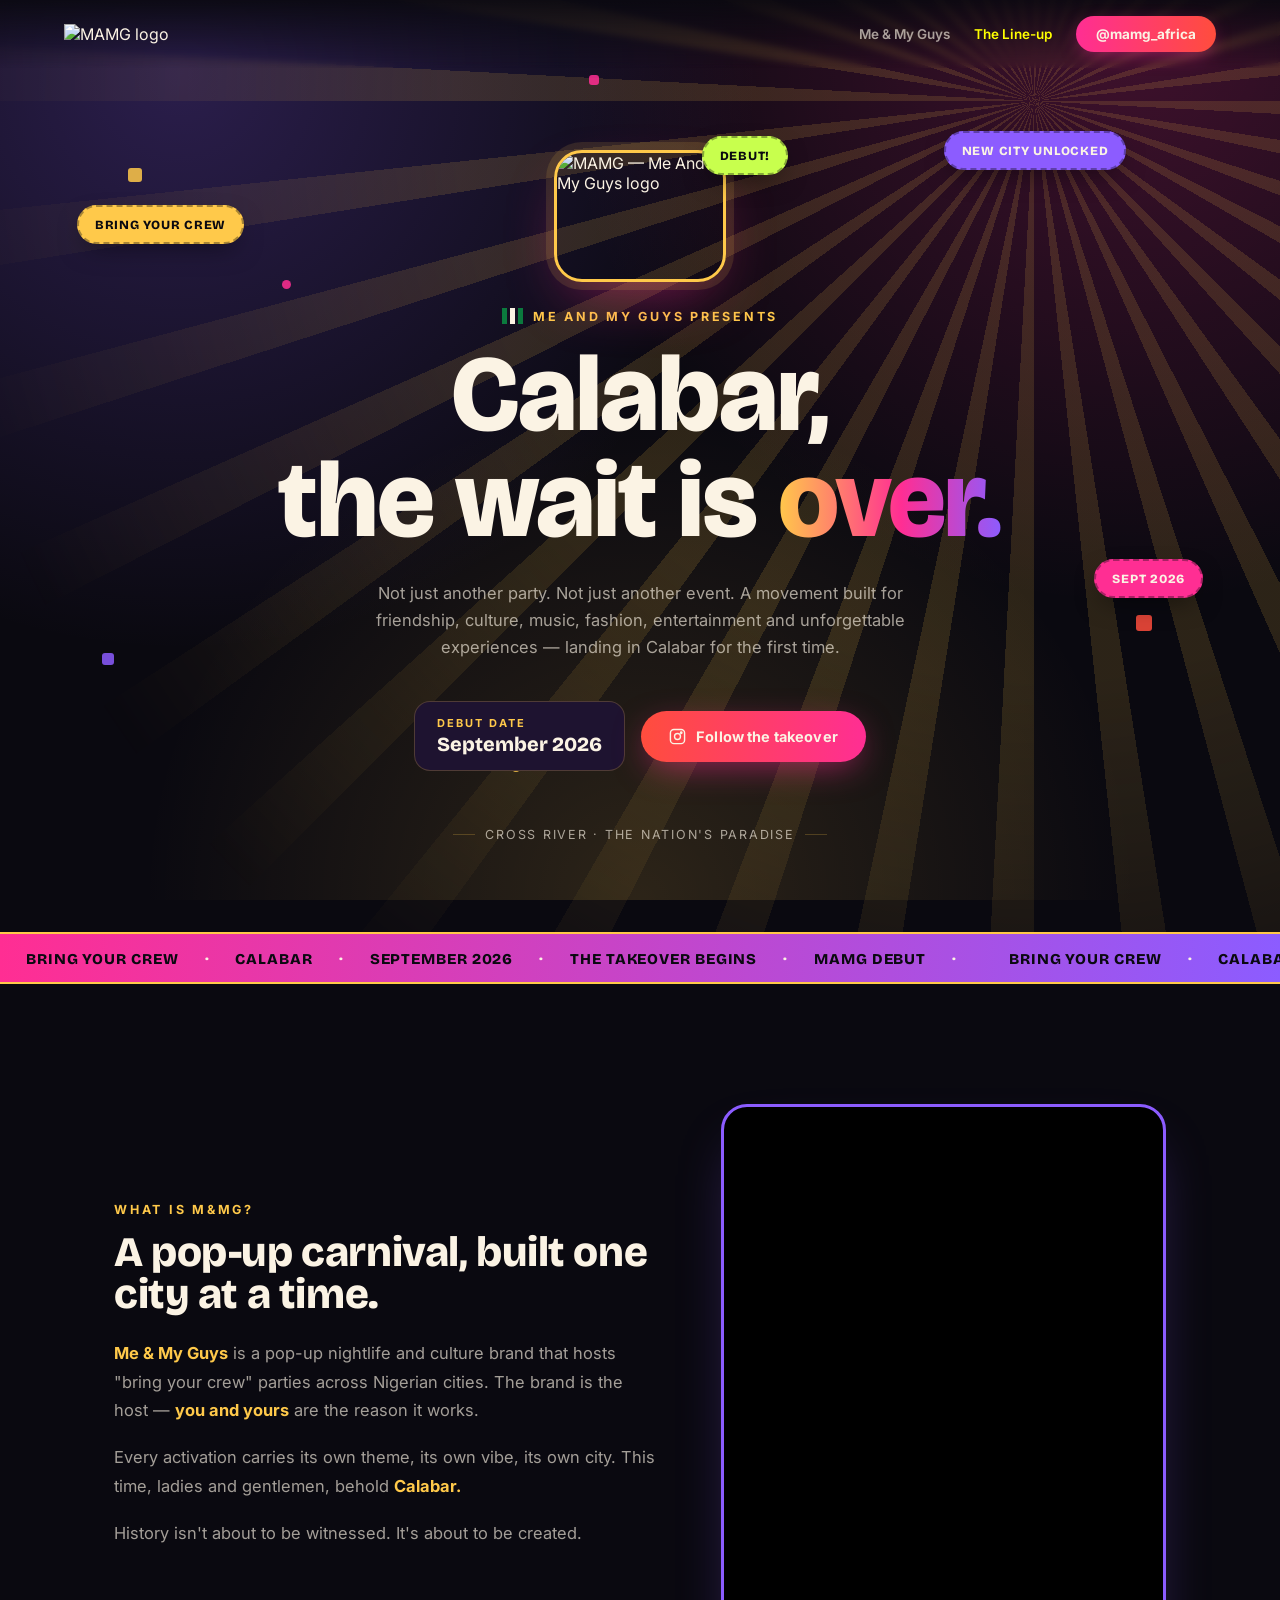
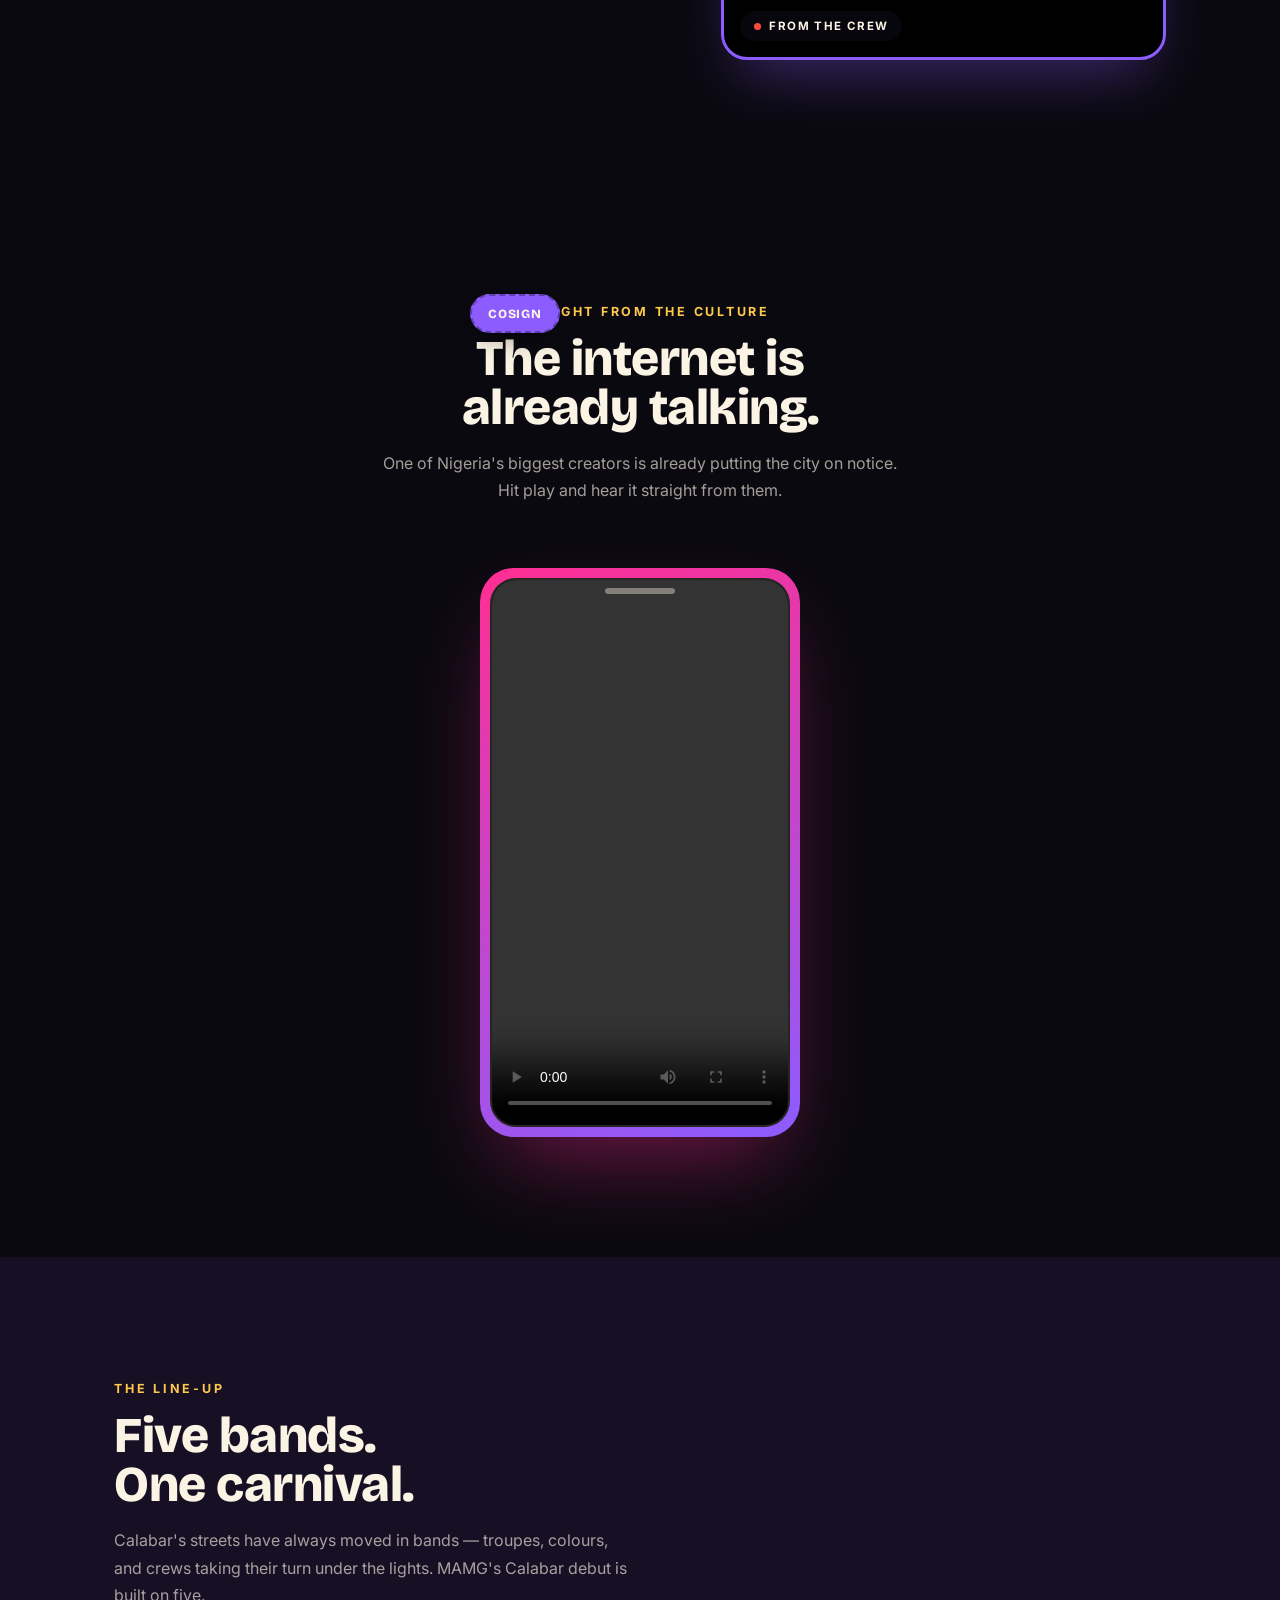
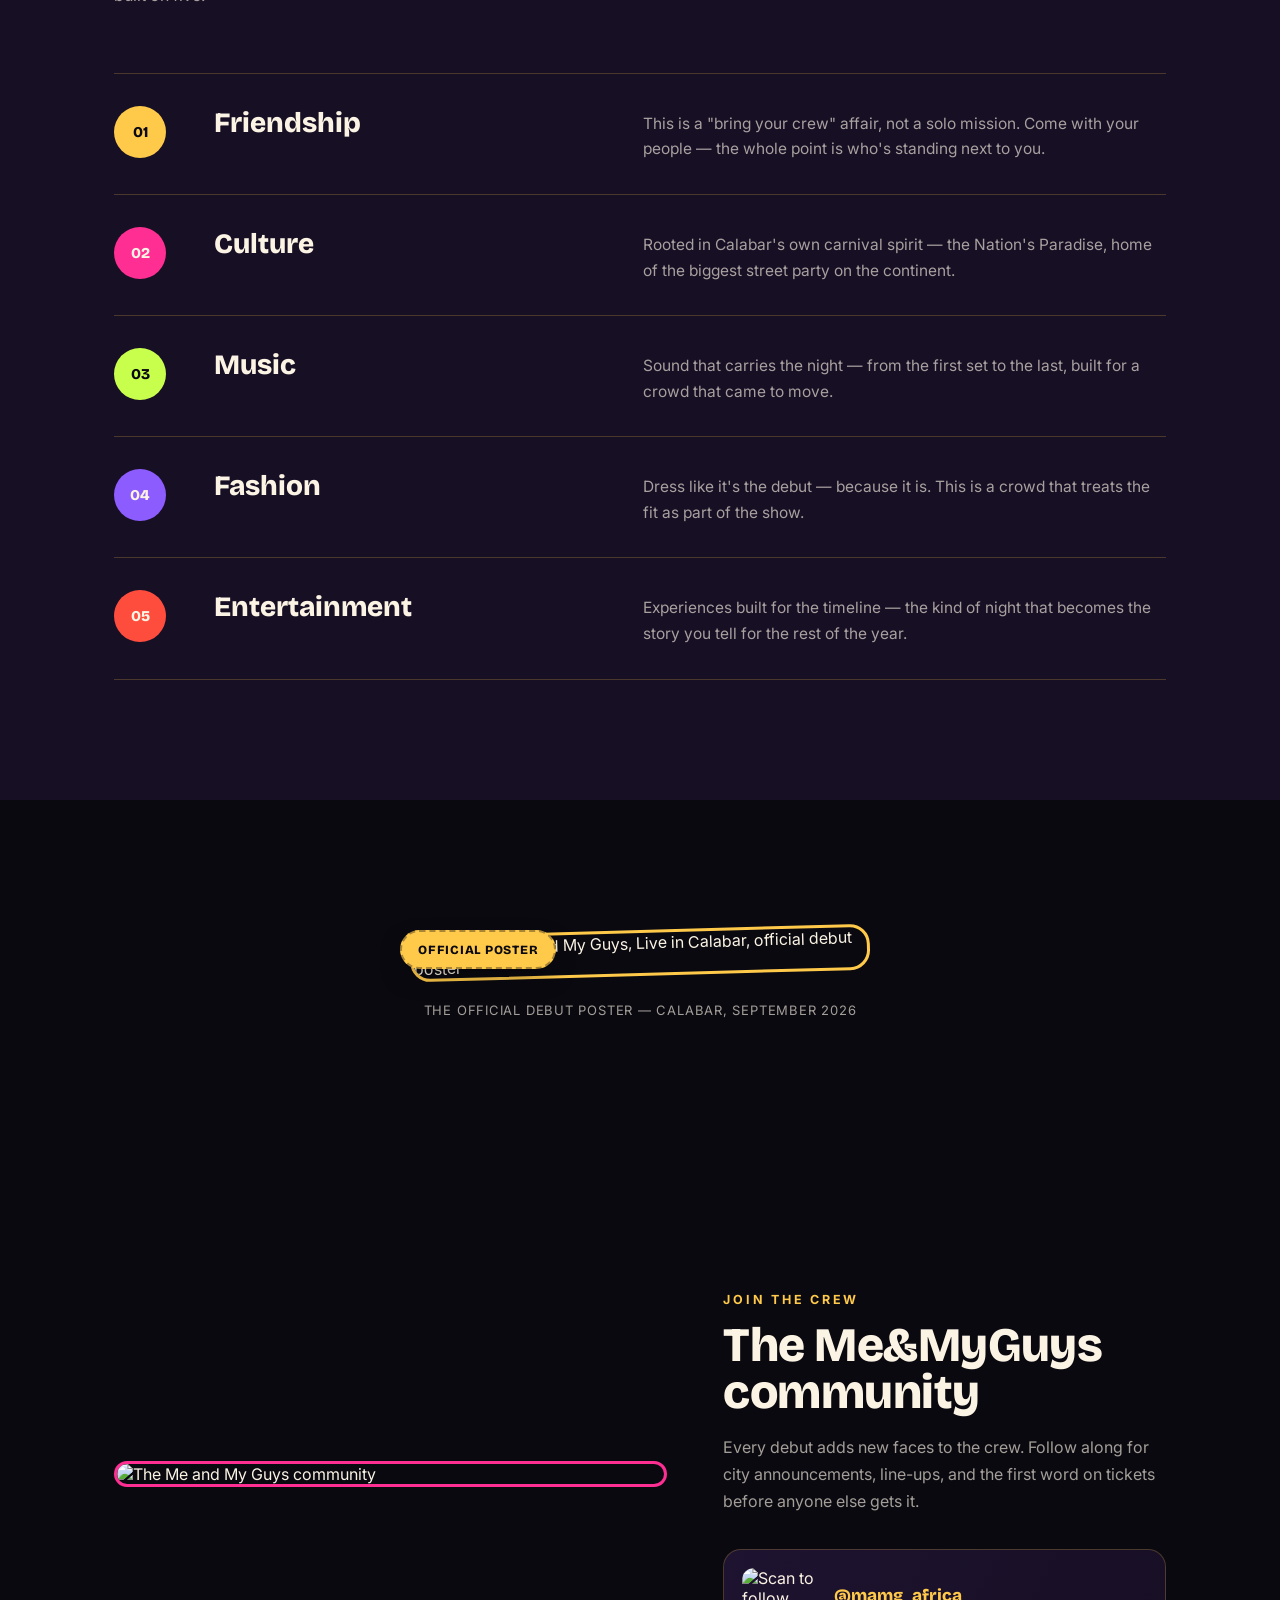
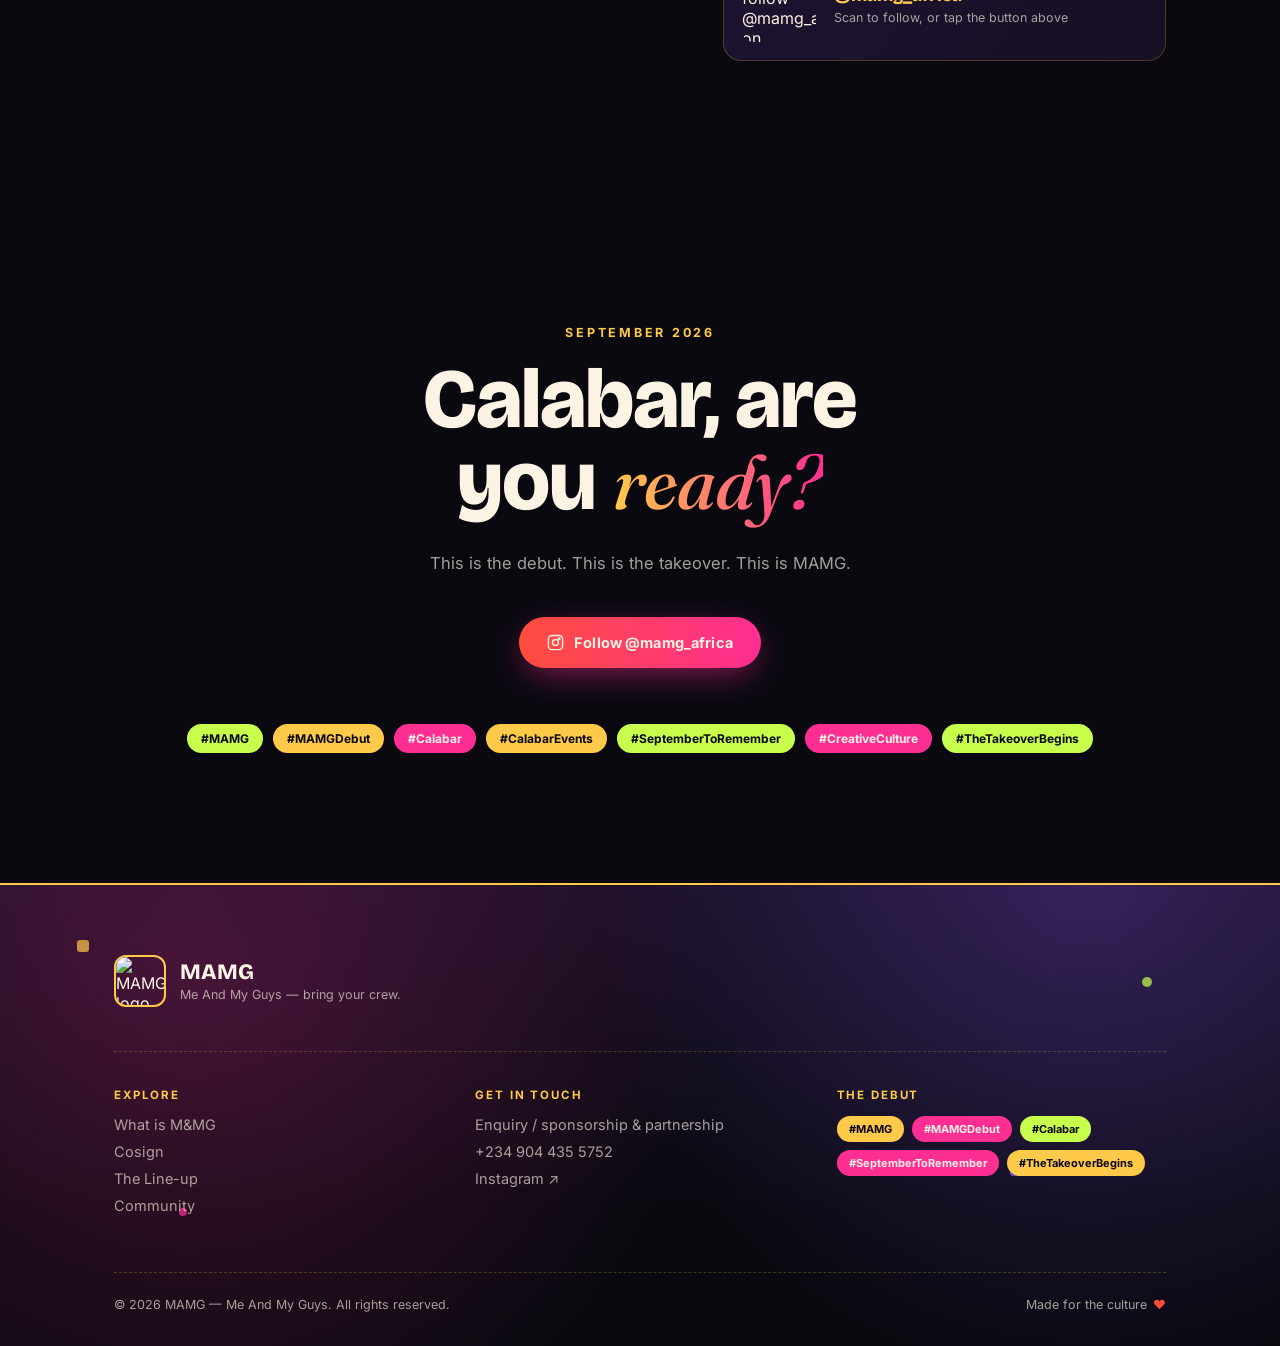
==== Index.html @ b207d4ec "Create Index.html" ====
<!DOCTYPE html>
<html lang="en">
<head>
<meta charset="UTF-8">
<meta name="viewport" content="width=device-width, initial-scale=1.0">
<title>MAMG — Calabar, The Wait Is Over</title>
<link rel="icon" href="assets/logo.jpg">
<link rel="preconnect" href="https://fonts.googleapis.com">
<link rel="preconnect" href="https://fonts.gstatic.com" crossorigin>
<link href="https://fonts.googleapis.com/css2?family=Bricolage+Grotesque:opsz,wght@12..96,400;12..96,600;12..96,700;12..96,800&family=Fraunces:ital,opsz,wght@0,9..144,500;1,9..144,500;1,9..144,600&family=Inter:wght@400;500;600;700&display=swap" rel="stylesheet">
<style>
  :root{
    --ink:#0A0910;
    --panel:#170F24;
    --panel-2:#1E1330;
    --cream:#FBF3E4;
    --gold:#FFC94A;
    --ember:#FF4D3D;
    --pink:#FF2E93;
    --violet:#8C5CFF;
    --lime:#C8FF4D;
    --muted:rgba(251,243,228,0.64);
    --hair:rgba(255,201,74,0.22);
  }

  *{box-sizing:border-box; margin:0; padding:0;}
  html{scroll-behavior:smooth;}
  body{
    background:var(--ink);
    color:var(--cream);
    font-family:'Inter', sans-serif;
    overflow-x:hidden;
    -webkit-font-smoothing:antialiased;
    background-image:
      radial-gradient(circle at 14% 8%, rgba(140,92,255,0.25), transparent 42%),
      radial-gradient(circle at 88% 4%, rgba(255,45,147,0.22), transparent 40%),
      radial-gradient(circle at 50% 100%, rgba(255,201,74,0.14), transparent 45%);
    background-attachment:fixed;
  }
  ::selection{background:var(--ember); color:var(--ink);}
  a{color:inherit; text-decoration:none;}
  img{max-width:100%; display:block;}
  .wrap{ max-width:1180px; margin:0 auto; padding:0 clamp(20px,5vw,64px); }

  .eyebrow{
    font-weight:700; font-size:12.5px; letter-spacing:0.22em; text-transform:uppercase; color:var(--gold);
  }
  h1,h2,h3{ font-family:'Bricolage Grotesque', sans-serif; font-weight:800; line-height:0.98; letter-spacing:-0.01em; }
  .accent-serif{ font-family:'Fraunces', serif; font-style:italic; font-weight:500; letter-spacing:0; }

  @keyframes float{ 0%,100%{ transform:translateY(0) rotate(var(--rot,0deg)); } 50%{ transform:translateY(-10px) rotate(var(--rot,0deg)); } }
  @keyframes floatSlow{ 0%,100%{ transform:translateY(0) rotate(var(--rot,0deg)); } 50%{ transform:translateY(-16px) rotate(calc(var(--rot,0deg) + 3deg)); } }
  @keyframes spin{ to{ transform:rotate(360deg); } }
  @keyframes pulse{ 0%,100%{opacity:1;} 50%{opacity:0.35;} }
  @keyframes popIn{ from{ opacity:0; transform:translateY(18px) scale(0.96); } to{ opacity:1; transform:translateY(0) scale(1); } }
  @media (prefers-reduced-motion:reduce){ *{ animation:none !important; } }

  /* ---------- STICKERS ---------- */
  .sticker{
    position:absolute;
    display:inline-flex;
    align-items:center;
    gap:6px;
    padding:10px 16px;
    border-radius:100px;
    font-family:'Bricolage Grotesque';
    font-weight:800;
    font-size:12.5px;
    letter-spacing:0.06em;
    text-transform:uppercase;
    border:2px dashed rgba(10,9,16,0.35);
    box-shadow:0 10px 26px -8px rgba(0,0,0,0.5);
    animation:float 5s ease-in-out infinite;
    z-index:5;
    white-space:nowrap;
  }
  .sticker.gold{ background:var(--gold); color:var(--ink); }
  .sticker.pink{ background:var(--pink); color:var(--cream); }
  .sticker.lime{ background:var(--lime); color:var(--ink); }
  .sticker.violet{ background:var(--violet); color:var(--cream); }

  /* ---------- NAV ---------- */
  header{
    position:fixed; top:0; left:0; right:0; z-index:50;
    display:flex; align-items:center; justify-content:space-between;
    padding:16px clamp(20px,5vw,64px);
    background:linear-gradient(to bottom, rgba(10,9,16,0.9), rgba(10,9,16,0));
    backdrop-filter:blur(3px);
  }
  .logo-mark{ display:flex; align-items:center; gap:10px; }
  .logo-mark img{ height:38px; width:58px; border-radius:10px; object-fit:cover; }
  .logo-mark span{ font-family:'Bricolage Grotesque'; font-weight:800; font-size:17px; }
  .nav-links{ display:flex; align-items:center; gap:24px; font-size:13.5px; font-weight:600; color:var(--muted); }
  .nav-links a:hover{ color:var(--gold); }
  .nav-cta{
    padding:10px 20px; border-radius:100px;
    background:linear-gradient(90deg, var(--pink), var(--ember));
    color:var(--cream) !important; font-weight:700;
    transition:transform .2s ease, box-shadow .2s ease;
    box-shadow:0 6px 20px -6px rgba(255,45,147,0.6);
  }
  .nav-cta:hover{ transform:translateY(-2px) scale(1.03); }
  @media (max-width:720px){ .nav-links span.hide-mobile{display:none;} }

  /* ---------- HERO ---------- */
  .hero{ position:relative; min-height:100vh; display:flex; flex-direction:column; justify-content:center; padding:150px 0 90px; overflow:hidden; }
  .rays{
    position:absolute; inset:-20%; z-index:0;
    background:repeating-conic-gradient(from 0deg at 72% 22%, rgba(255,201,74,0.14) 0deg 3deg, transparent 3deg 9deg);
    animation:spin 70s linear infinite;
    -webkit-mask-image:radial-gradient(circle at 72% 22%, black 0%, black 35%, transparent 68%);
            mask-image:radial-gradient(circle at 72% 22%, black 0%, black 35%, transparent 68%);
  }
  .confetti{ position:absolute; inset:0; z-index:0; pointer-events:none; }
  .confetti i{ position:absolute; display:block; border-radius:3px; opacity:0.85; animation:floatSlow 6s ease-in-out infinite; }

  .hero-inner{ position:relative; z-index:3; }

  .logo-hero{ display:flex; justify-content:center; margin-bottom:8px; position:relative; }
  .logo-hero-badge{
    position:relative;
    width:172px; height:132px;
    border-radius:28px;
    overflow:hidden;
    border:3px solid var(--gold);
    box-shadow:0 0 0 8px rgba(255,201,74,0.12), 0 25px 60px -15px rgba(255,45,147,0.45);
    animation:popIn .7s cubic-bezier(.2,.9,.3,1.3) both;
  }
  .logo-hero-badge img{ width:100%; height:100%; object-fit:cover; }
  .logo-hero .sticker{ top:-14px; right:calc(50% - 148px); animation-delay:.3s; }

  .hero-flag{ display:flex; align-items:center; justify-content:center; gap:10px; margin:26px 0 18px; }
  .hero-flag .bars{ display:flex; gap:3px; }
  .hero-flag .bar{ width:5px; height:16px; background:#0B7A3E; }
  .hero-flag .bar:nth-child(2){ background:var(--cream); }
  .hero-flag .bar:nth-child(3){ background:#0B7A3E; }

  .hero h1{ font-size:clamp(42px, 9vw, 108px); text-align:center; }
  .hero h1 .pop{
    background:linear-gradient(90deg, var(--gold), var(--pink) 55%, var(--violet));
    -webkit-background-clip:text; background-clip:text; color:transparent;
  }

  .hero-sub{ max-width:540px; margin:26px auto 0; font-size:16.5px; line-height:1.65; color:var(--muted); text-align:center; }

  .hero-meta{ display:flex; flex-wrap:wrap; align-items:center; justify-content:center; gap:16px; margin-top:40px; }
  .date-badge{
    display:flex; flex-direction:column; padding:14px 22px; border-radius:16px;
    background:var(--panel-2); border:1px solid var(--hair);
  }
  .date-badge .d1{ font-size:11px; letter-spacing:0.18em; color:var(--gold); font-weight:700; }
  .date-badge .d2{ font-family:'Bricolage Grotesque'; font-weight:800; font-size:20px; margin-top:2px; }

  .btn-ig{
    display:inline-flex; align-items:center; gap:10px; padding:17px 28px; border-radius:100px;
    background:linear-gradient(90deg, var(--ember), var(--pink));
    color:var(--cream); font-weight:700; font-size:14.5px; letter-spacing:0.01em;
    box-shadow:0 10px 34px -8px rgba(255,45,147,0.6);
    transition:transform .25s ease, box-shadow .25s ease;
  }
  .btn-ig:hover{ transform:translateY(-3px) scale(1.02); box-shadow:0 16px 40px -8px rgba(255,45,147,0.8); }
  .btn-ig svg{ width:17px; height:17px; }

  .hero-loc{ margin-top:56px; font-size:12.5px; letter-spacing:0.14em; text-transform:uppercase; color:var(--muted); display:flex; align-items:center; justify-content:center; gap:10px; }
  .hero-loc::before, .hero-loc::after{ content:""; width:22px; height:1px; background:var(--hair); }

  .side-sticker{ display:none; }
  @media (min-width:900px){
    .side-sticker{ display:inline-flex; }
    .s1{ top:22%; left:6%; --rot:-8deg; }
    .s2{ top:60%; right:6%; --rot:6deg; animation-delay:1s; }
    .s3{ top:14%; right:12%; --rot:10deg; animation-delay:2s; }
  }

  /* ---------- MARQUEE ---------- */
  .marquee{ border-top:2px solid var(--gold); border-bottom:2px solid var(--gold); background:linear-gradient(90deg, var(--pink), var(--violet)); padding:14px 0; overflow:hidden; white-space:nowrap; }
  .marquee-track{ display:inline-flex; animation:scroll 30s linear infinite; }
  .marquee span{ font-family:'Bricolage Grotesque'; font-weight:800; font-size:15px; letter-spacing:0.06em; text-transform:uppercase; padding:0 26px; color:var(--ink); display:inline-flex; align-items:center; gap:26px; }
  .marquee span em{ color:var(--cream); font-style:normal; }
  @keyframes scroll{ from{transform:translateX(0);} to{transform:translateX(-50%);} }

  /* ---------- SECTION shared ---------- */
  section{ position:relative; padding:120px 0; }
  .section-head{ max-width:640px; margin-bottom:64px; position:relative; }
  .section-head h2{ font-size:clamp(30px,4.6vw,50px); margin-top:14px; }
  .section-head p{ margin-top:18px; color:var(--muted); font-size:16px; line-height:1.7; max-width:52ch; }

  /* ---------- ABOUT ---------- */
  .about-grid{ display:grid; grid-template-columns:1.1fr 0.9fr; gap:64px; align-items:center; }
  .about-copy p{ color:var(--muted); font-size:16.5px; line-height:1.75; margin-bottom:18px; }
  .about-copy strong{ color:var(--gold); font-weight:700; }
  .video-frame{ position:relative; border-radius:26px; overflow:hidden; border:3px solid var(--violet); aspect-ratio:4/5; background:#000; box-shadow:0 30px 60px -20px rgba(140,92,255,0.4); }
  .video-frame video{ width:100%; height:100%; object-fit:cover; }
  .video-tag{ position:absolute; bottom:16px; left:16px; display:flex; align-items:center; gap:8px; padding:8px 14px; border-radius:100px; background:rgba(10,9,16,0.75); backdrop-filter:blur(6px); font-size:11.5px; letter-spacing:0.12em; text-transform:uppercase; font-weight:700; }
  .rec-dot{ width:7px; height:7px; border-radius:50%; background:var(--ember); animation:pulse 1.6s ease-in-out infinite; }
  @media (max-width:860px){ .about-grid{ grid-template-columns:1fr; } .video-frame{ aspect-ratio:16/10; order:-1; } }

  /* ---------- CREATOR / COSIGN ---------- */
  .cosign{ text-align:center; position:relative; }
  .cosign .section-head{ margin-left:auto; margin-right:auto; text-align:center; }
  .phone-frame{
    position:relative;
    width:min(86vw, 320px);
    aspect-ratio:9/16;
    margin:0 auto;
    border-radius:34px;
    padding:10px;
    background:linear-gradient(160deg, var(--pink), var(--violet));
    box-shadow:0 40px 90px -25px rgba(255,45,147,0.45);
  }
  .phone-frame .screen{
    position:relative;
    width:100%; height:100%;
    border-radius:26px;
    overflow:hidden;
    background:#000;
    border:2px solid rgba(251,243,228,0.15);
  }
  .phone-frame video{ width:100%; height:100%; object-fit:cover; }
  .phone-frame .notch{
    position:absolute; top:8px; left:50%; transform:translateX(-50%);
    width:70px; height:6px; border-radius:100px; background:rgba(251,243,228,0.4);
    z-index:4;
  }
  .cosign .sticker{ top:-6px; left:calc(50% - 170px); --rot:-9deg; }
  @media (max-width:640px){ .cosign .sticker{ position:static; display:inline-flex; margin-bottom:18px; transform:none; } }

  /* ---------- BANDS ---------- */
  .bands{ background:var(--panel); }
  .band-list{ border-top:1px solid var(--hair); }
  .band-row{ display:grid; grid-template-columns:74px 1fr 1.3fr; gap:26px; align-items:start; padding:32px 0; border-bottom:1px solid var(--hair); transition:background .25s ease; }
  .band-row:hover{ background:rgba(255,201,74,0.06); }
  .band-num{
    width:52px; height:52px; border-radius:50%; display:flex; align-items:center; justify-content:center;
    font-family:'Bricolage Grotesque'; font-weight:800; font-size:15px; color:var(--ink);
  }
  .band-row:nth-child(5n+1) .band-num{ background:var(--gold); }
  .band-row:nth-child(5n+2) .band-num{ background:var(--pink); color:var(--cream); }
  .band-row:nth-child(5n+3) .band-num{ background:var(--lime); }
  .band-row:nth-child(5n+4) .band-num{ background:var(--violet); color:var(--cream); }
  .band-row:nth-child(5n+5) .band-num{ background:var(--ember); color:var(--cream); }
  .band-name{ font-family:'Bricolage Grotesque'; font-weight:800; font-size:clamp(20px,2.6vw,28px); }
  .band-desc{ color:var(--muted); font-size:15.5px; line-height:1.65; padding-top:5px; }
  @media (max-width:720px){ .band-row{ grid-template-columns:52px 1fr; } .band-desc{ grid-column:2; } }

  /* ---------- POSTER SHOWCASE ---------- */
  .poster-section{ padding-top:130px; padding-bottom:150px; position:relative; }
  .poster-shell{
    position:relative; max-width:460px; margin:0 auto; border-radius:20px; overflow:hidden;
    border:3px solid var(--gold);
    box-shadow:0 40px 90px -30px rgba(255,45,147,0.4);
    transform:rotate(-1.6deg);
  }
  .poster-shell img{ width:100%; }
  .poster-caption{ text-align:center; margin-top:26px; font-size:13px; color:var(--muted); letter-spacing:0.06em; text-transform:uppercase; }
  .poster-section .sticker{ top:0; left:calc(50% - 240px); --rot:-10deg; }
  @media (max-width:640px){ .poster-section .sticker{ position:static; display:inline-flex; margin-bottom:20px; transform:none; } .poster-section .wrap > .sticker{ display:none; } }

  /* ---------- COMMUNITY ---------- */
  .community{ display:grid; grid-template-columns:1fr 0.8fr; gap:56px; align-items:center; }
  .community-photo{ position:relative; border-radius:22px; overflow:hidden; border:3px solid var(--pink); }
  .community-copy h2{ font-size:clamp(30px,4.4vw,48px); }
  .community-copy p{ margin-top:18px; color:var(--muted); font-size:16px; line-height:1.7; }
  .ig-block{ margin-top:34px; display:flex; align-items:center; gap:18px; padding:18px; border-radius:18px; background:linear-gradient(120deg, var(--panel-2), var(--panel)); border:1px solid var(--hair); }
  .ig-block img{ width:74px; height:74px; border-radius:12px; }
  .ig-block .handle{ font-family:'Bricolage Grotesque'; font-weight:800; font-size:17px; color:var(--gold); }
  .ig-block .scan{ font-size:12.5px; color:var(--muted); margin-top:4px; }
  @media (max-width:860px){ .community{ grid-template-columns:1fr; } }

  /* ---------- CLOSING CTA ---------- */
  .closing{ text-align:center; padding-top:140px; padding-bottom:110px; position:relative; }
  .closing h2{ font-size:clamp(38px,7vw,84px); letter-spacing:-0.01em; }
  .closing h2 .accent-serif{ font-size:0.9em; background:linear-gradient(90deg, var(--gold), var(--pink)); -webkit-background-clip:text; background-clip:text; color:transparent; }
  .closing .hero-sub{ margin:26px auto 0; text-align:center; }
  .closing .btn-ig{ margin-top:40px; }
  .tags{ margin-top:56px; display:flex; flex-wrap:wrap; justify-content:center; gap:10px; }
  .tags span{ font-size:12px; font-weight:700; color:var(--ink); background:var(--lime); padding:7px 14px; border-radius:100px; }
  .tags span:nth-child(2n){ background:var(--gold); }
  .tags span:nth-child(3n){ background:var(--pink); color:var(--cream); }

  /* ---------- FOOTER ---------- */
  footer{
    position:relative;
    margin-top:20px;
    padding:70px 0 34px;
    background:
      radial-gradient(circle at 15% 20%, rgba(255,45,147,0.22), transparent 45%),
      radial-gradient(circle at 85% 0%, rgba(140,92,255,0.25), transparent 42%),
      linear-gradient(180deg, var(--panel), var(--ink) 70%);
    border-top:2px solid var(--gold);
    overflow:hidden;
  }
  footer .foot-confetti i{
    position:absolute; display:block; border-radius:3px; opacity:0.7;
    animation:floatSlow 7s ease-in-out infinite;
  }
  .foot-top{
    display:flex; flex-wrap:wrap; align-items:flex-end; justify-content:space-between;
    gap:32px; padding-bottom:44px; margin-bottom:36px; border-bottom:1px dashed var(--hair);
    position:relative; z-index:2;
  }
  .foot-brand{ display:flex; align-items:center; gap:14px; }
  .foot-brand img{ height:52px; width:52px; border-radius:12px; object-fit:cover; border:2px solid var(--gold); }
  .foot-brand .name{ font-family:'Bricolage Grotesque'; font-weight:800; font-size:22px; }
  .foot-brand .tag{ font-size:12.5px; color:var(--muted); margin-top:2px; }
  .foot-cta{
    display:inline-flex; align-items:center; gap:10px; padding:14px 24px; border-radius:100px;
    background:linear-gradient(90deg, var(--ember), var(--pink));
    color:var(--cream); font-weight:700; font-size:14px;
    box-shadow:0 10px 28px -8px rgba(255,45,147,0.55);
    transition:transform .25s ease;
  }
  .foot-cta:hover{ transform:translateY(-2px) scale(1.03); }
  .foot-cta svg{ width:16px; height:16px; }

  .foot-cols{
    display:grid; grid-template-columns:repeat(3, 1fr); gap:32px;
    position:relative; z-index:2;
  }
  .foot-col .foot-label{ font-size:11.5px; letter-spacing:0.16em; text-transform:uppercase; color:var(--gold); font-weight:700; margin-bottom:14px; }
  .foot-col a, .foot-col span.plain{ display:block; font-size:14.5px; color:var(--muted); margin-bottom:10px; }
  .foot-col a:hover{ color:var(--lime); }
  .foot-tags{ display:flex; flex-wrap:wrap; gap:8px; }
  .foot-tags span{ font-size:11px; font-weight:700; color:var(--ink); background:var(--gold); padding:6px 12px; border-radius:100px; }
  .foot-tags span:nth-child(2n){ background:var(--pink); color:var(--cream); }
  .foot-tags span:nth-child(3n){ background:var(--lime); }

  .foot-bottom{
    display:flex; flex-wrap:wrap; align-items:center; justify-content:space-between; gap:14px;
    margin-top:48px; padding-top:24px; border-top:1px dashed var(--hair);
    font-size:12.5px; color:var(--muted); position:relative; z-index:2;
  }
  .foot-bottom .made{ display:flex; align-items:center; gap:6px; }
  .heart{ color:var(--ember); animation:pulse 1.8s ease-in-out infinite; }

  @media (max-width:760px){
    .foot-cols{ grid-template-columns:1fr; gap:26px; }
    .foot-top{ flex-direction:column; align-items:flex-start; }
  }
</style>
</head>
<body>

<header>
  <div ""class="logo-mark" ><img src="logo.jpg" alt="MAMG logo"></div>
  <nav class="nav-links">
    <span class="hide-mobile">Me &amp; My Guys</span>
    <a href="#bands" style="color: yellow;">The Line-up</a>
    <a href="https://www.instagram.com/mamg_africa?igsh=MWxhdnQzd3Z0cmppNA%3D%3D&utm_source=qr" target="_blank" class="nav-cta">@mamg_africa</a>
  </nav>
</header>

<!-- HERO -->
<section class="hero">
  <div class="rays"></div>
  <div class="confetti">
    <i style="top:18%; left:10%; width:14px; height:14px; background:var(--gold); --rot:20deg;"></i>
    <i style="top:30%; left:22%; width:9px; height:9px; border-radius:50%; background:var(--pink); animation-delay:.6s;"></i>
    <i style="top:70%; left:8%; width:12px; height:12px; background:var(--violet); --rot:45deg; animation-delay:1.2s;"></i>
    <i style="top:14%; right:16%; width:10px; height:10px; border-radius:50%; background:var(--lime); animation-delay:.3s;"></i>
    <i style="top:66%; right:10%; width:16px; height:16px; background:var(--ember); --rot:-15deg; animation-delay:1.6s;"></i>
    <i style="top:82%; left:40%; width:8px; height:8px; border-radius:50%; background:var(--gold); animation-delay:2s;"></i>
    <i style="top:8%; left:46%; width:10px; height:10px; background:var(--pink); --rot:30deg; animation-delay:.9s;"></i>
  </div>

  <span class="sticker gold side-sticker s1">Bring your crew</span>
  <span class="sticker pink side-sticker s2">Sept 2026</span>
  <span class="sticker violet side-sticker s3">New city unlocked</span>

  <div class="wrap hero-inner">
    <div class="logo-hero">
      <div class="logo-hero-badge">
        <img src="logo.jpg" alt="MAMG — Me And My Guys logo">
      </div>
      <span class="sticker lime">Debut!</span>
    </div>

    <div class="hero-flag">
      <div class="bars"><span class="bar"></span><span class="bar"></span><span class="bar"></span></div>
      <span class="eyebrow">Me And My Guys presents</span>
    </div>
    <h1>Calabar,<br>the wait is <span class="pop">over.</span></h1>
    <p class="hero-sub">Not just another party. Not just another event. A movement built for friendship, culture, music, fashion, entertainment and unforgettable experiences — landing in Calabar for the first time.</p>

    <div class="hero-meta">
      <div class="date-badge">
        <span class="d1">DEBUT DATE</span>
        <span class="d2">September 2026</span>
      </div>
      <a class="btn-ig" href="https://www.instagram.com/mamg_africa?igsh=MWxhdnQzd3Z0cmppNA%3D%3D&utm_source=qr" target="_blank">
        <svg viewBox="0 0 24 24" fill="none" stroke="currentColor" stroke-width="2"><rect x="2" y="2" width="20" height="20" rx="5"/><circle cx="12" cy="12" r="4.2"/><circle cx="17.3" cy="6.7" r="1"/></svg>
        Follow the takeover
      </a>
    </div>

    <div class="hero-loc">Cross River · The Nation's Paradise</div>
  </div>
</section>

<!-- MARQUEE -->
<div class="marquee">
  <div class="marquee-track">
    <span>Bring your crew <em>·</em> Calabar <em>·</em> September 2026 <em>·</em> The takeover begins <em>·</em> MAMG debut <em>·</em></span>
    <span>Bring your crew <em>·</em> Calabar <em>·</em> September 2026 <em>·</em> The takeover begins <em>·</em> MAMG debut <em>·</em></span>
  </div>
</div>

<!-- ABOUT -->
<section id="about">
  <div class="wrap">
    <div class="about-grid">
      <div class="about-copy">
        <span class="eyebrow">What is M&amp;MG?</span>
        <h2 style="margin-top:14px; font-size:clamp(28px,4vw,42px);">A pop-up carnival, built one city at a time.</h2>
        <p style="margin-top:24px;"><strong>Me &amp; My Guys</strong> is a pop-up nightlife and culture brand that hosts "bring your crew" parties across Nigerian cities. The brand is the host — <strong>you and yours</strong> are the reason it works.</p>
        <p>Every activation carries its own theme, its own vibe, its own city. This time, ladies and gentlemen, behold <strong>Calabar.</strong></p>
        <p>History isn't about to be witnessed. It's about to be created.</p>
      </div>
      <div class="video-frame">
        <video src="video.mp4" autoplay muted loop playsinline></video>
        <div class="video-tag"><span class="rec-dot"></span> From the crew</div>
      </div>
    </div>
  </div>
</section>



<!-- CREATOR / COSIGN -->
<section class="cosign" id="cosign">
  <div class="wrap" style="position:relative;">
    <span class="sticker violet">Cosign</span>
    <div class="section-head">
      <span class="eyebrow">Straight from the culture</span>
      <h2>The internet is<br>already talking.</h2>
      <p style="margin-left:auto; margin-right:auto;">One of Nigeria's biggest creators is already putting the city on notice. Hit play and hear it straight from them.</p>
    </div>
    <div class="phone-frame">
      <div class="screen">
        <span class="notch"></span>
        <video src="cosign.mp4" controls playsinline preload="metadata"></video>
      </div>
    </div>
  </div>
</section>

<!-- BANDS -->
<section class="bands" id="bands">
  <div class="wrap">
    <div class="section-head">
      <span class="eyebrow">The line-up</span>
      <h2>Five bands.<br>One carnival.</h2>
      <p>Calabar's streets have always moved in bands — troupes, colours, and crews taking their turn under the lights. MAMG's Calabar debut is built on five.</p>
    </div>
    <div class="band-list">
      <div class="band-row"><span class="band-num">01</span><span class="band-name">Friendship</span><span class="band-desc">This is a "bring your crew" affair, not a solo mission. Come with your people — the whole point is who's standing next to you.</span></div>
      <div class="band-row"><span class="band-num">02</span><span class="band-name">Culture</span><span class="band-desc">Rooted in Calabar's own carnival spirit — the Nation's Paradise, home of the biggest street party on the continent.</span></div>
      <div class="band-row"><span class="band-num">03</span><span class="band-name">Music</span><span class="band-desc">Sound that carries the night — from the first set to the last, built for a crowd that came to move.</span></div>
      <div class="band-row"><span class="band-num">04</span><span class="band-name">Fashion</span><span class="band-desc">Dress like it's the debut — because it is. This is a crowd that treats the fit as part of the show.</span></div>
      <div class="band-row"><span class="band-num">05</span><span class="band-name">Entertainment</span><span class="band-desc">Experiences built for the timeline — the kind of night that becomes the story you tell for the rest of the year.</span></div>
    </div>
  </div>
</section>

<!-- POSTER SHOWCASE -->
<section class="poster-section">
  <div class="wrap" style="position:relative;">
    <span class="sticker gold">Official poster</span>
    <div class="poster-shell">
      <img src="icon.jpg" alt="MAMG — Me and My Guys, Live in Calabar, official debut poster">
    </div>
    <p class="poster-caption">The official debut poster — Calabar, September 2026</p>
  </div>
</section>

<!-- COMMUNITY -->
<section id="community">
  <div class="wrap">
    <div class="community">
      <div class="community-photo">
        <img src="community.jpg" alt="The Me and My Guys community">
      </div>
      <div class="community-copy">
        <span class="eyebrow">Join the crew</span>
        <h2 style="margin-top:14px;">The Me&amp;MyGuys community</h2>
        <p>Every debut adds new faces to the crew. Follow along for city announcements, line-ups, and the first word on tickets before anyone else gets it.</p>
        <div class="ig-block">
          <img src="Instagram.jpg" alt="Scan to follow @mamg_africa on Instagram">
          <div>
            <div class="handle">@mamg_africa</div>
            <div class="scan">Scan to follow, or tap the button above</div>
          </div>
        </div>
      </div>
    </div>
  </div>
</section>

<!-- CLOSING -->
<section class="closing">
  <div class="wrap">
    <span class="eyebrow">September 2026</span>
    <h2 style="margin-top:18px;">Calabar, are<br>you <span class="accent-serif">ready?</span></h2>
    <p class="hero-sub">This is the debut. This is the takeover. This is MAMG.</p>
    <a class="btn-ig" href="https://www.instagram.com/mamg_africa?igsh=MWxhdnQzd3Z0cmppNA%3D%3D&utm_source=qr" target="_blank">
      <svg viewBox="0 0 24 24" fill="none" stroke="currentColor" stroke-width="2"><rect x="2" y="2" width="20" height="20" rx="5"/><circle cx="12" cy="12" r="4.2"/><circle cx="17.3" cy="6.7" r="1"/></svg>
      Follow @mamg_africa
    </a>
    <div class="tags">
      <span>#MAMG</span><span>#MAMGDebut</span><span>#Calabar</span><span>#CalabarEvents</span><span>#SeptemberToRemember</span><span>#CreativeCulture</span><span>#TheTakeoverBegins</span>
    </div>
  </div>
</section>

<footer>
  <div class="foot-confetti">
    <i style="top:12%; left:6%; width:12px; height:12px; background:var(--gold); --rot:20deg;"></i>
    <i style="top:70%; left:14%; width:8px; height:8px; border-radius:50%; background:var(--pink); animation-delay:.5s;"></i>
    <i style="top:20%; right:10%; width:10px; height:10px; border-radius:50%; background:var(--lime); animation-delay:1s;"></i>
    <i style="top:60%; right:20%; width:14px; height:14px; background:var(--violet); --rot:-12deg; animation-delay:1.5s;"></i>
  </div>
  <div class="wrap">

    <div class="foot-top">
      <div class="foot-brand">
        <img src="logo.jpg" alt="MAMG logo">
        <div>
          <div class="name">MAMG</div>
          <div class="tag">Me And My Guys — bring your crew.</div>
        </div>
      </div>
  
    </div>

    <div class="foot-cols">
      <div class="foot-col">
        <div class="foot-label">Explore</div>
        <a href="#about">What is M&amp;MG</a>
        <a href="#cosign">Cosign</a>
        <a href="#bands">The Line-up</a>
        <a href="#community">Community</a>
      </div>
      <div class="foot-col">
        <div class="foot-label">Get in touch</div>
        <span class="plain">Enquiry / sponsorship &amp; partnership</span>
        <a href="tel:+2349044355752">+234 904 435 5752</a>
        <a href="https://www.instagram.com/mamg_africa?igsh=MWxhdnQzd3Z0cmppNA%3D%3D&utm_source=qr" target="_blank">Instagram ↗</a>
      </div>
      <div class="foot-col">
        <div class="foot-label">The debut</div>
        <div class="foot-tags">
          <span>#MAMG</span><span>#MAMGDebut</span><span>#Calabar</span><span>#SeptemberToRemember</span><span>#TheTakeoverBegins</span>
        </div>
      </div>
    </div>

    <div class="foot-bottom">
      <span>© 2026 MAMG — Me And My Guys. All rights reserved.</span>
      <span class="made">Made for the culture <span class="heart">♥</span></span>
    </div>

  </div>
</footer>

</body>
</html>
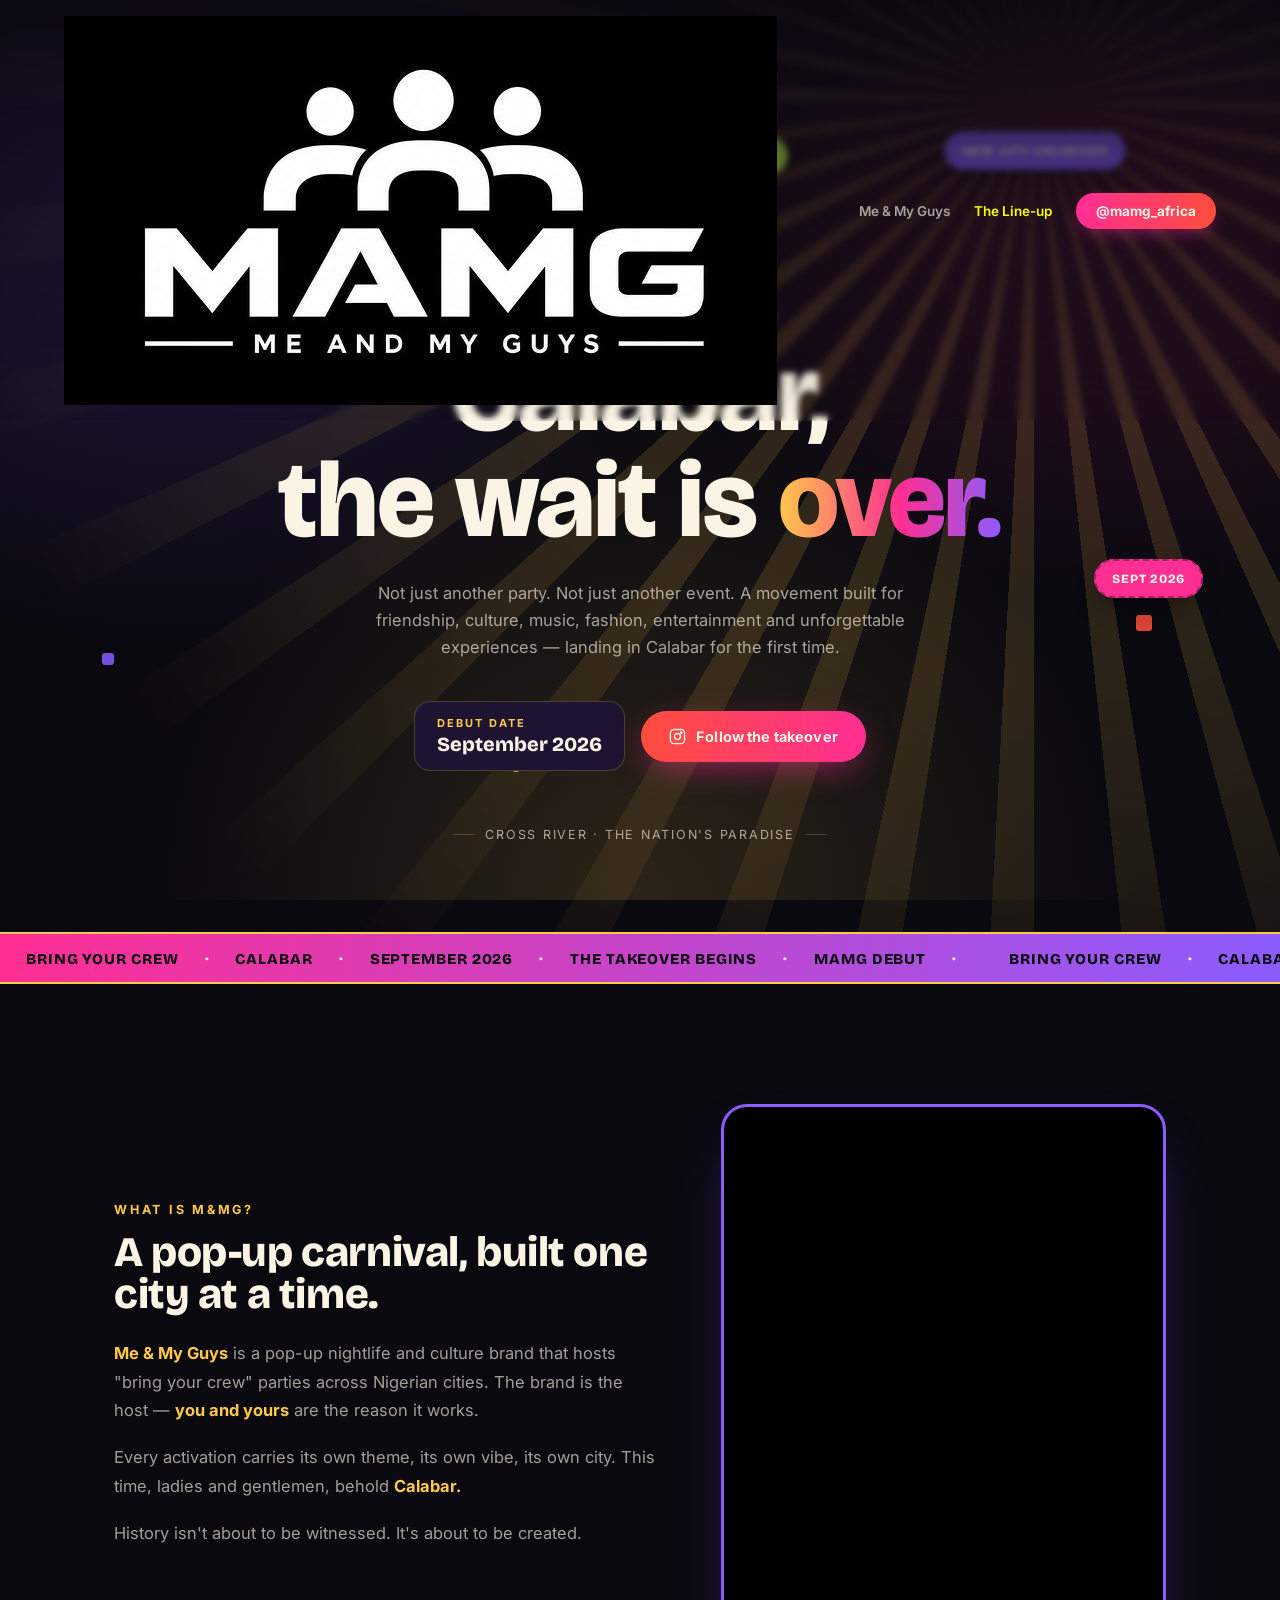
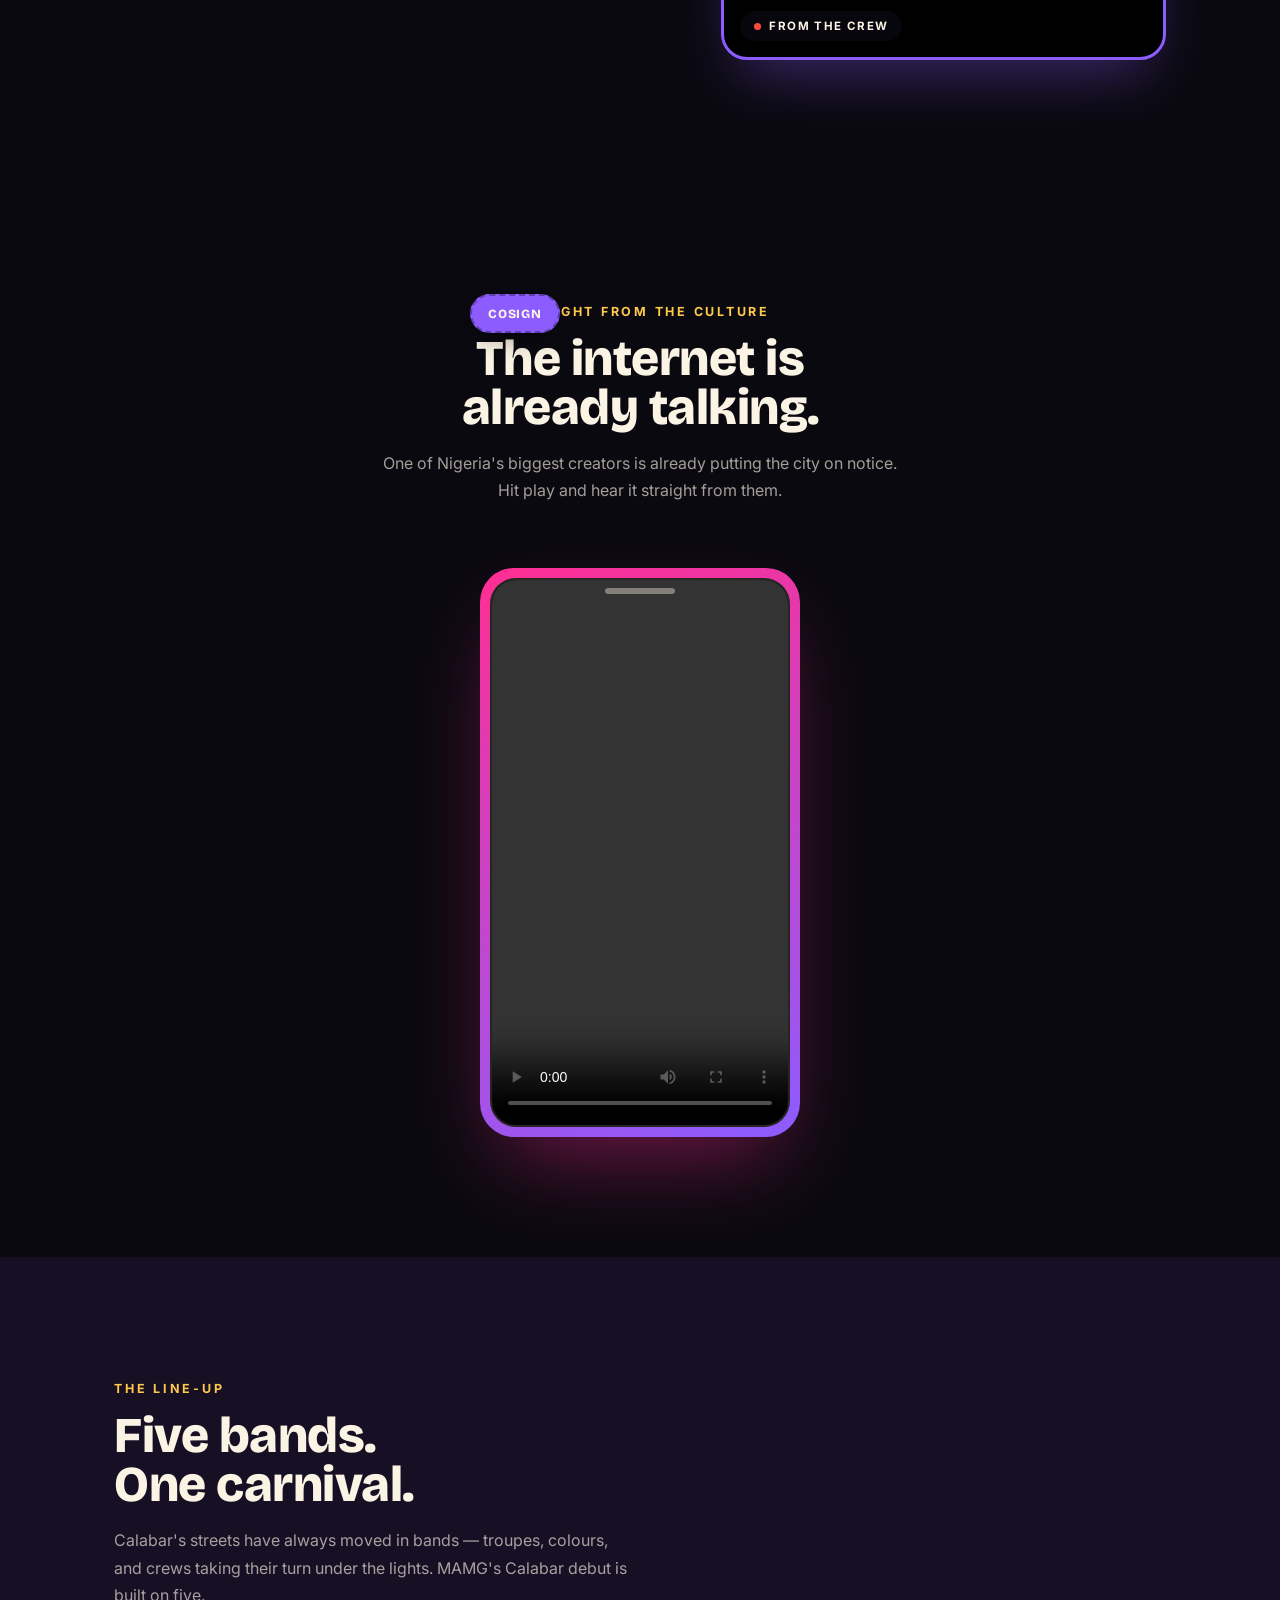
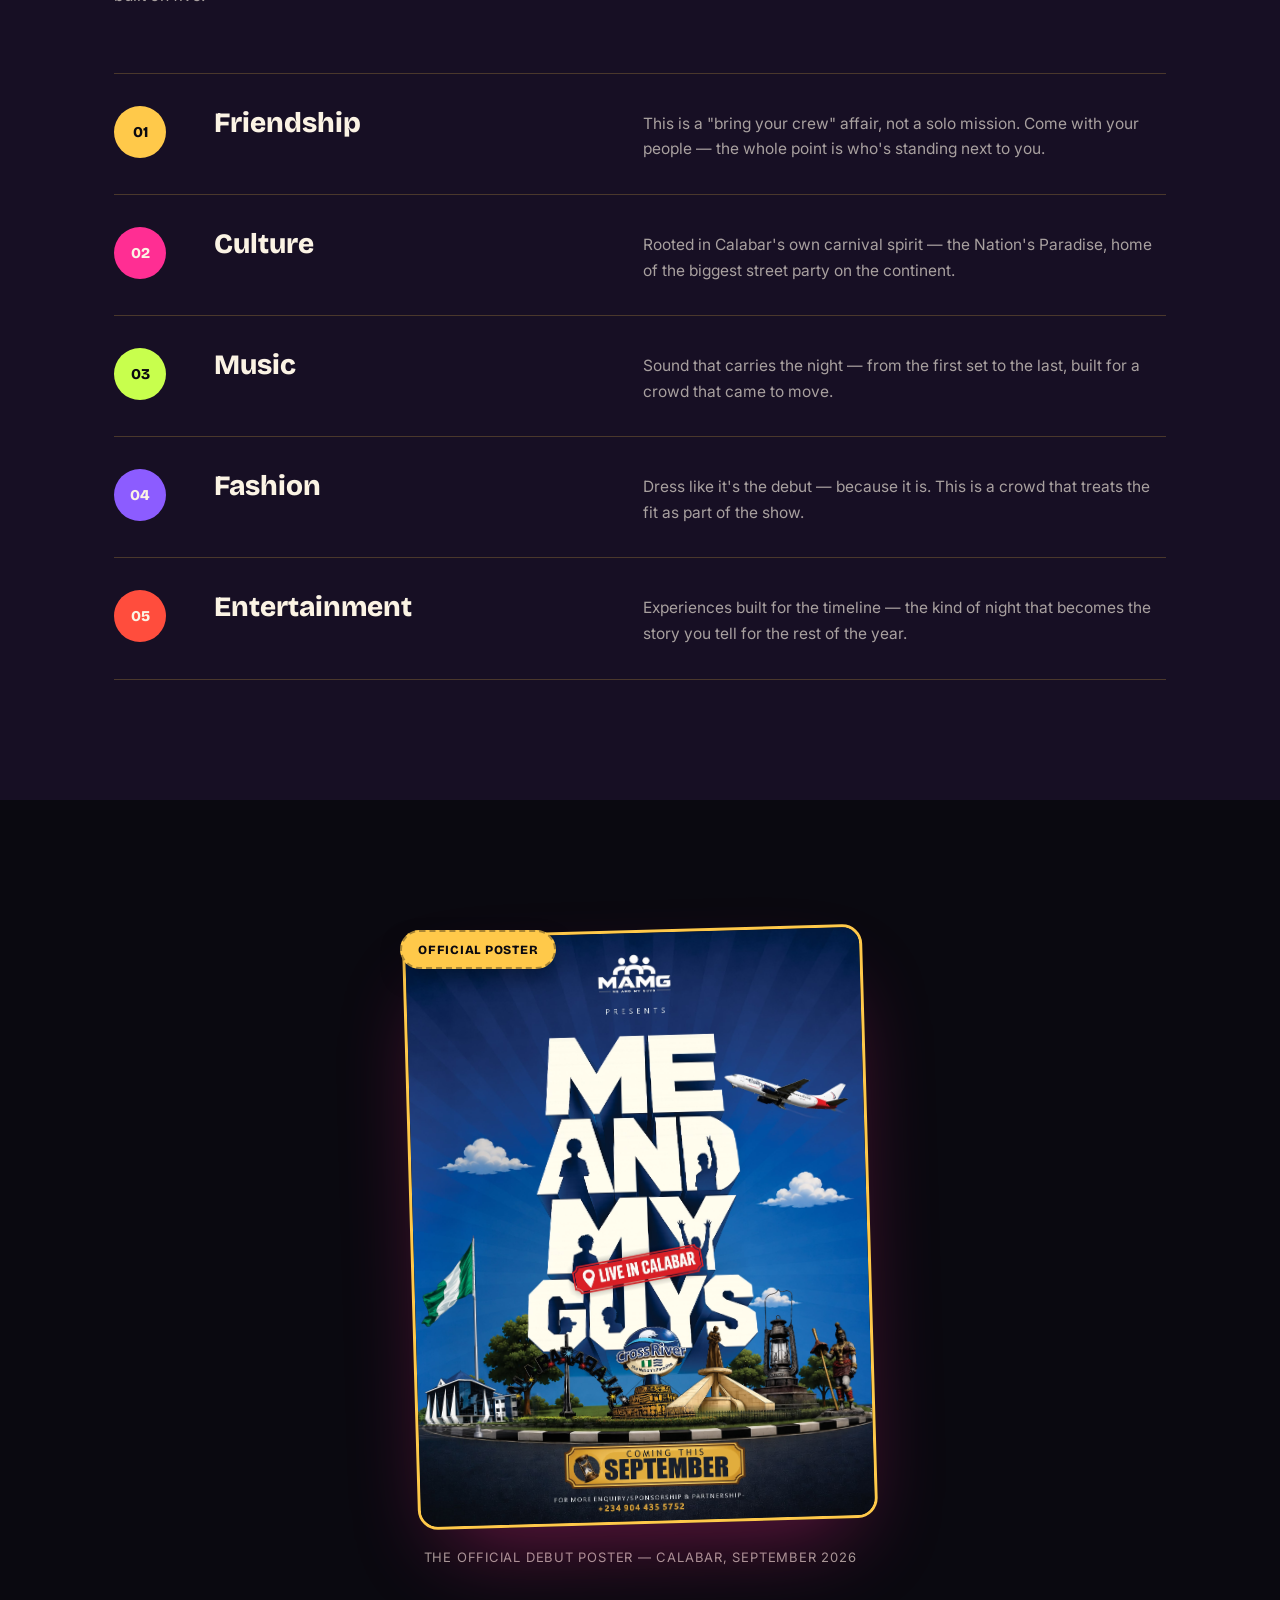
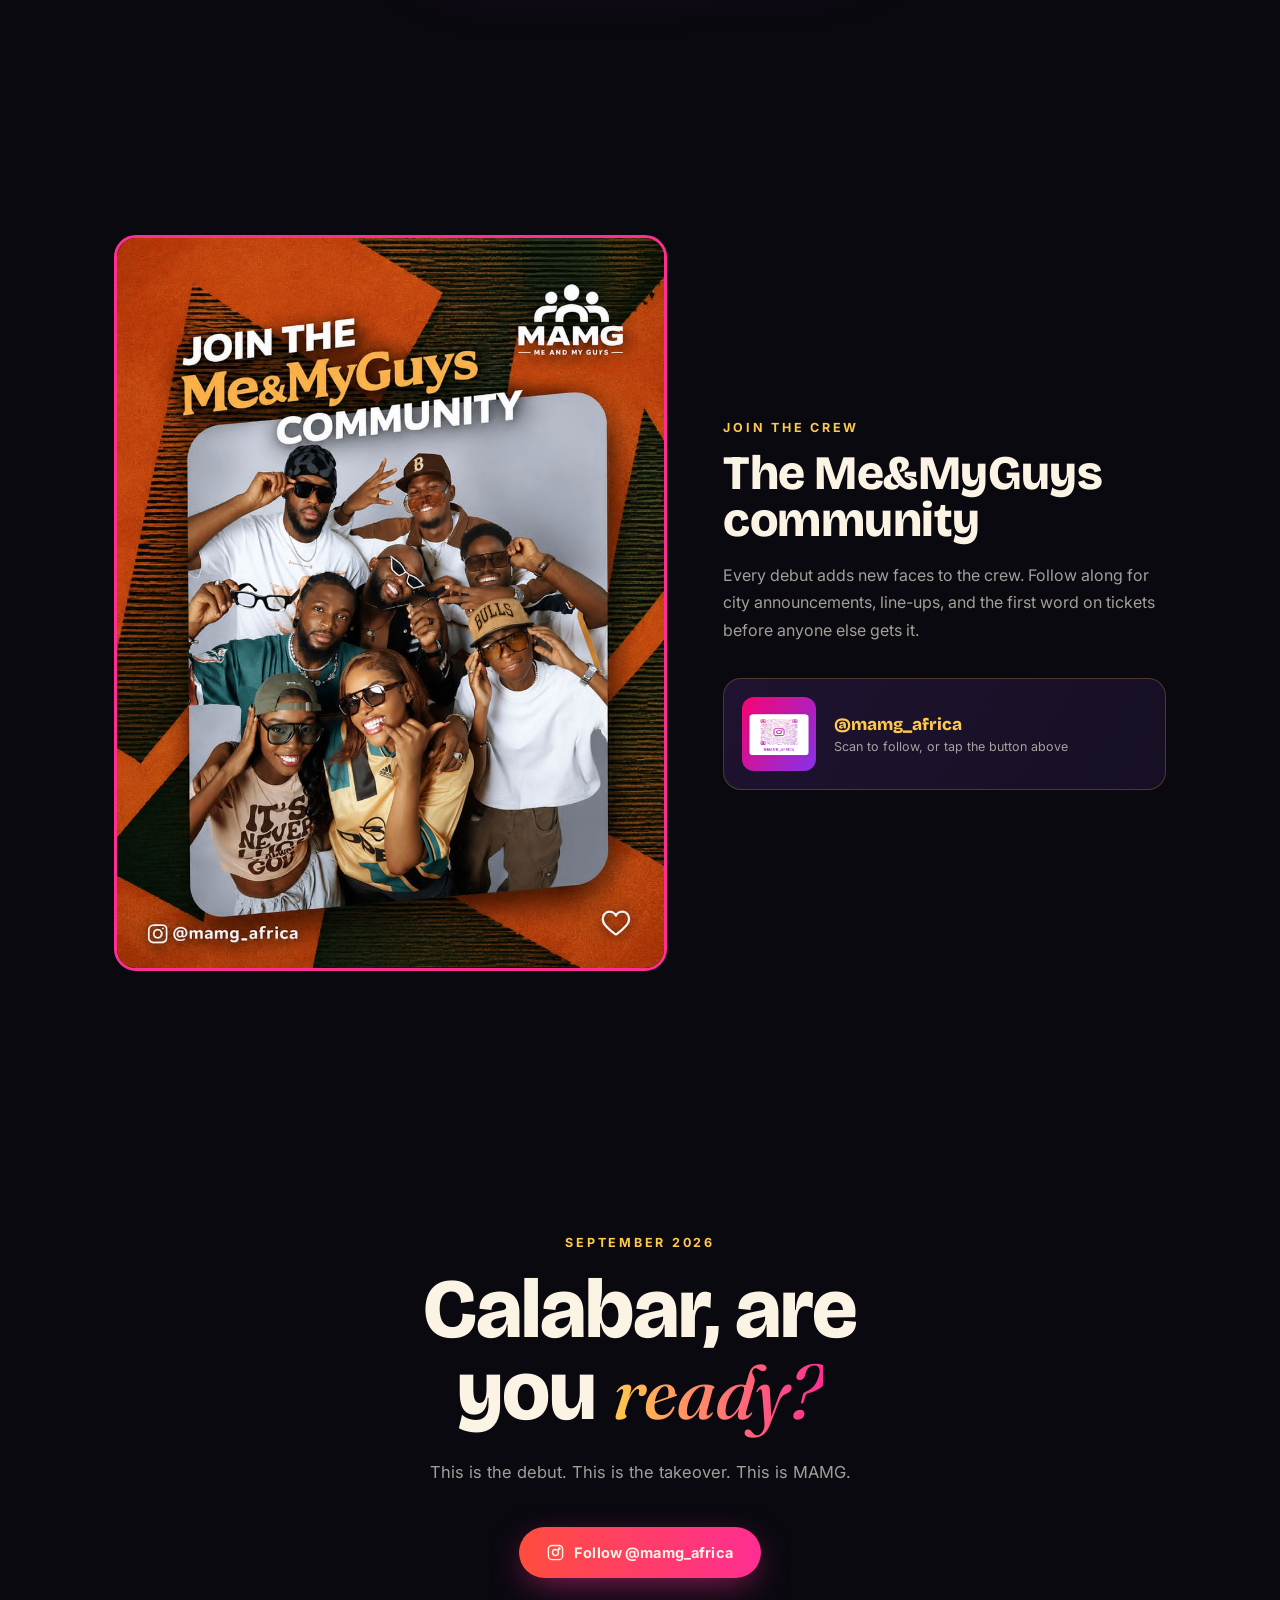
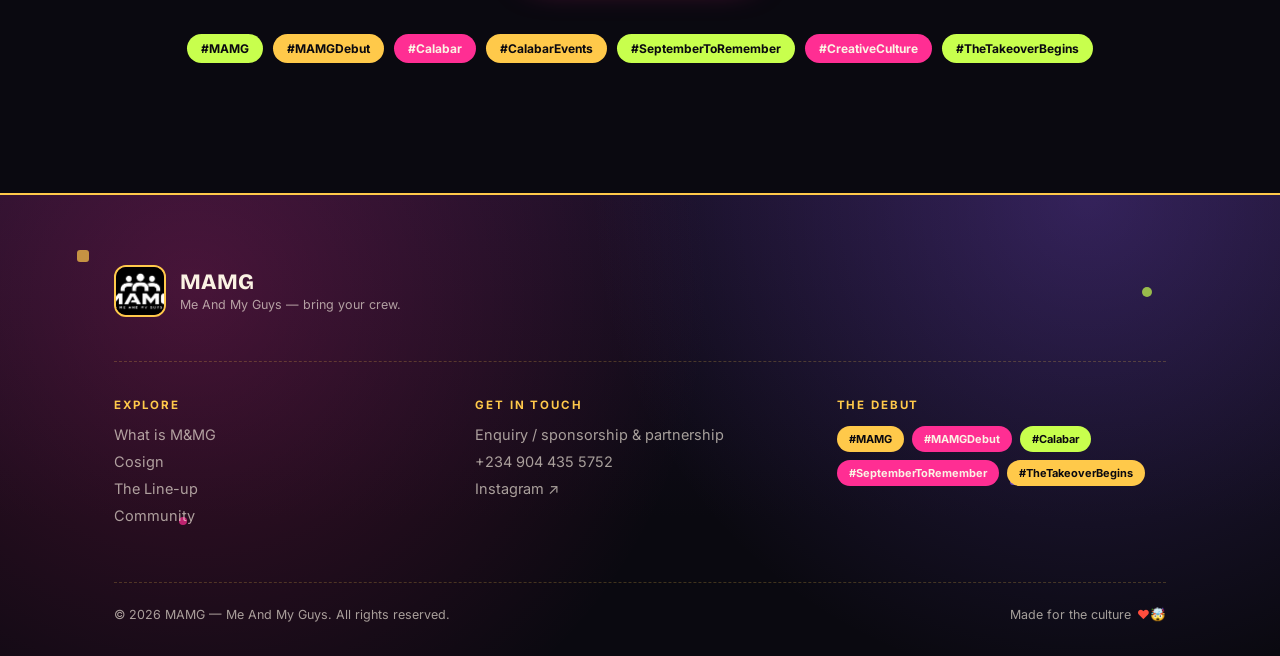
==== commit 528299e8: "Update Index.html" ====
--- a/Index.html
+++ b/Index.html
@@ -342,7 +342,7 @@
 <body>
 
 <header>
-  <div ""class="logo-mark" ><img src="logo.jpg" alt="MAMG logo"></div>
+  <div ""class="logo-mark" ><img src="Logo.jpg" alt="MAMG logo"></div>
   <nav class="nav-links">
     <span class="hide-mobile">Me &amp; My Guys</span>
     <a href="#bands" style="color: yellow;">The Line-up</a>
@@ -370,7 +370,7 @@
   <div class="wrap hero-inner">
     <div class="logo-hero">
       <div class="logo-hero-badge">
-        <img src="logo.jpg" alt="MAMG — Me And My Guys logo">
+        <img src="Logo.jpg" alt="MAMG — Me And My Guys logo">
       </div>
       <span class="sticker lime">Debut!</span>
     </div>
@@ -417,7 +417,7 @@
         <p>History isn't about to be witnessed. It's about to be created.</p>
       </div>
       <div class="video-frame">
-        <video src="video.mp4" autoplay muted loop playsinline></video>
+        <video src="Video.mp4" autoplay muted loop playsinline></video>
         <div class="video-tag"><span class="rec-dot"></span> From the crew</div>
       </div>
     </div>
@@ -438,7 +438,7 @@
     <div class="phone-frame">
       <div class="screen">
         <span class="notch"></span>
-        <video src="cosign.mp4" controls playsinline preload="metadata"></video>
+        <video src="Cosign.mp4" controls playsinline preload="metadata"></video>
       </div>
     </div>
   </div>
@@ -467,7 +467,7 @@
   <div class="wrap" style="position:relative;">
     <span class="sticker gold">Official poster</span>
     <div class="poster-shell">
-      <img src="icon.jpg" alt="MAMG — Me and My Guys, Live in Calabar, official debut poster">
+      <img src="Icon.jpg" alt="MAMG — Me and My Guys, Live in Calabar, official debut poster">
     </div>
     <p class="poster-caption">The official debut poster — Calabar, September 2026</p>
   </div>
@@ -478,7 +478,7 @@
   <div class="wrap">
     <div class="community">
       <div class="community-photo">
-        <img src="community.jpg" alt="The Me and My Guys community">
+        <img src="Community.jpg" alt="The Me and My Guys community">
       </div>
       <div class="community-copy">
         <span class="eyebrow">Join the crew</span>
@@ -523,7 +523,7 @@
 
     <div class="foot-top">
       <div class="foot-brand">
-        <img src="logo.jpg" alt="MAMG logo">
+        <img src="Logo.jpg" alt="MAMG logo">
         <div>
           <div class="name">MAMG</div>
           <div class="tag">Me And My Guys — bring your crew.</div>
@@ -556,7 +556,7 @@
 
     <div class="foot-bottom">
       <span>© 2026 MAMG — Me And My Guys. All rights reserved.</span>
-      <span class="made">Made for the culture <span class="heart">♥</span></span>
+      <span class="made">Made for the culture <span class="heart">♥🤯</span></span>
     </div>
 
   </div>
